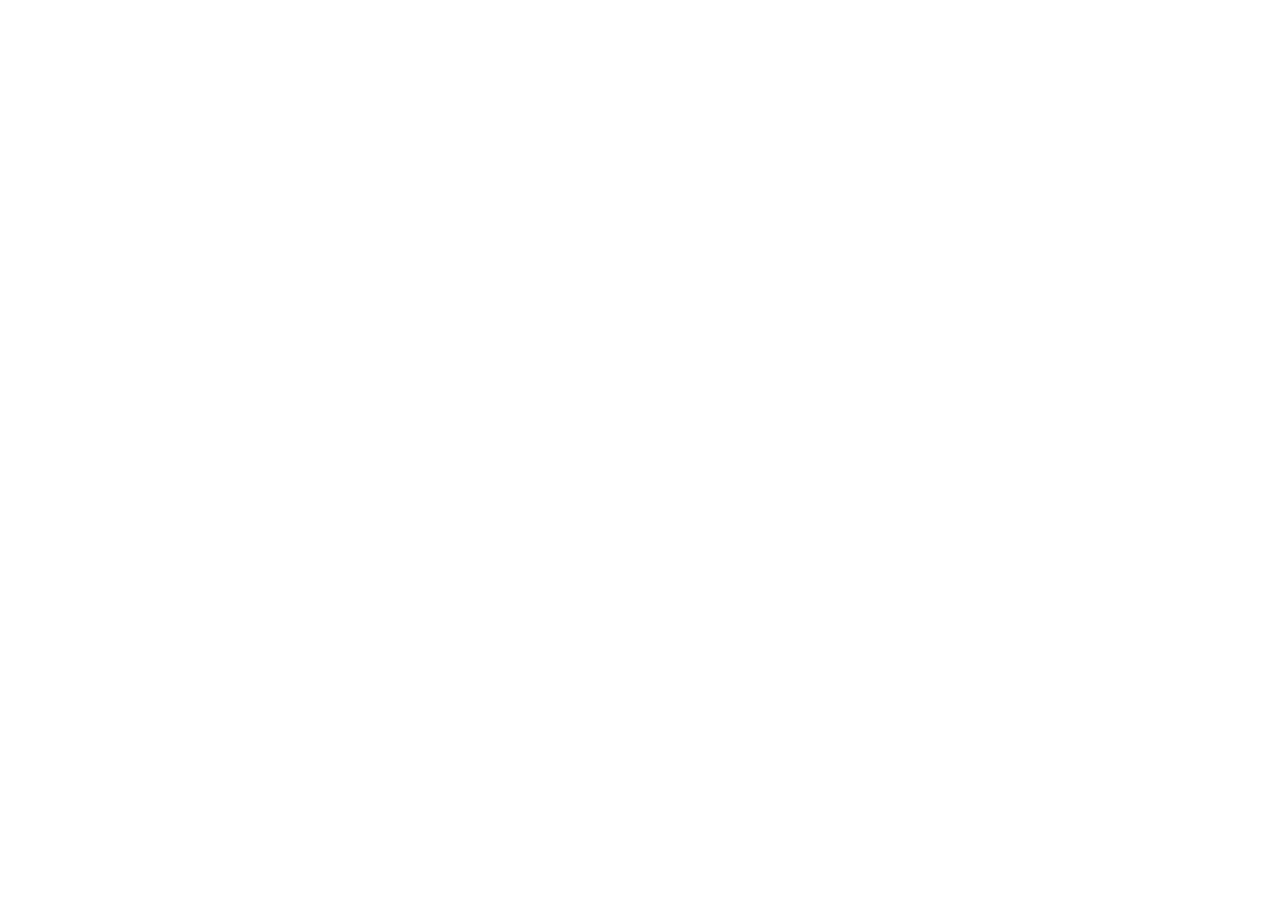
==== lab3/index.html @ cedc42fa "Create 2048 game page shell" ====
<!doctype html>
<html lang="ru">
<head>
  <meta charset="UTF-8">
  <meta name="viewport" content="width=device-width, initial-scale=1">
  <meta name="theme-color" content="#faf8ef">
  <title>2048 — Лабораторная работа №3</title>
  <link rel="stylesheet" href="style.css">
</head>
<body>
  <script src="game.js"></script>
</body>
</html>
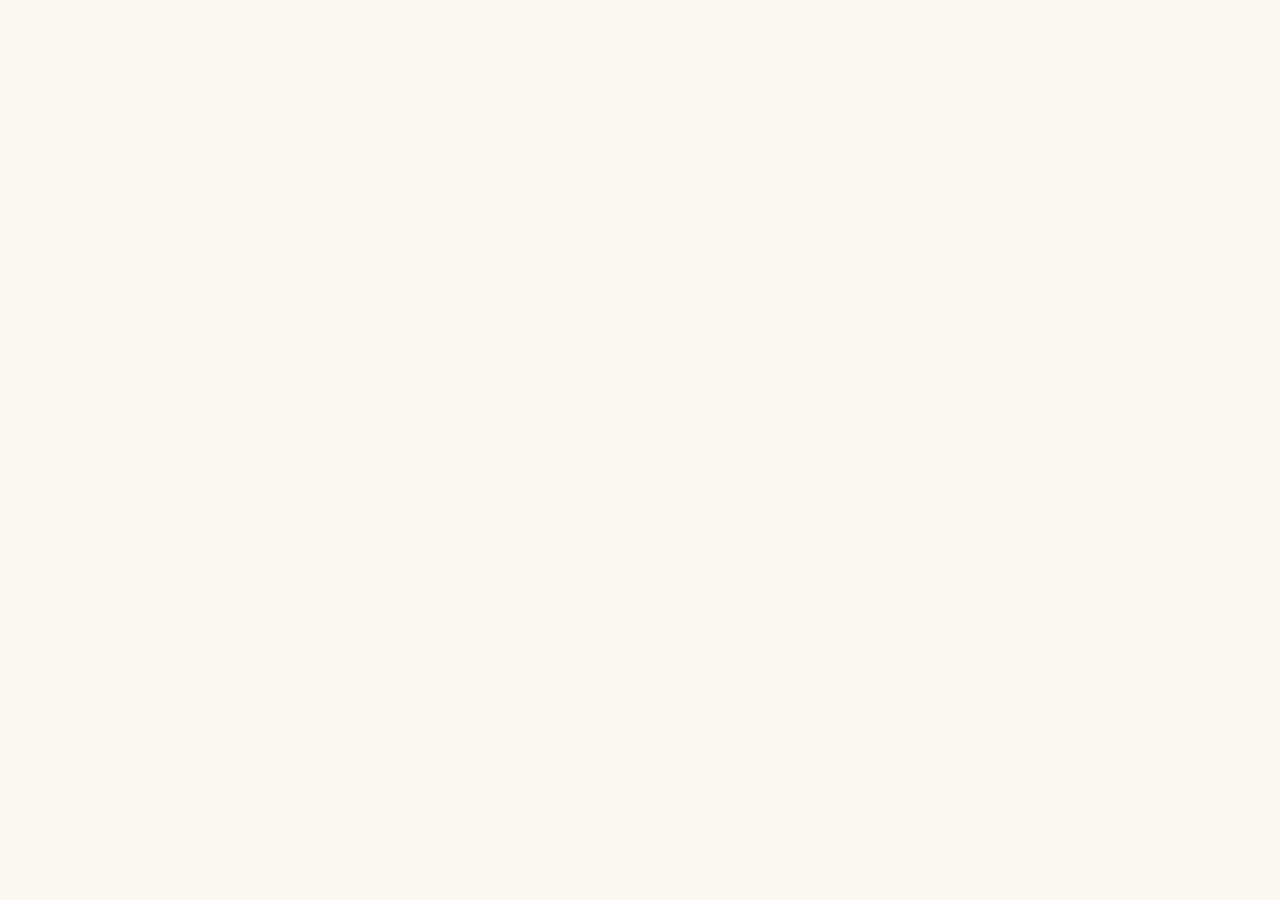
==== commit 313bc090: "Refresh static asset URLs for Pages deployment" ====
--- a/lab3/index.html
+++ b/lab3/index.html
@@ -5,9 +5,9 @@
   <meta name="viewport" content="width=device-width, initial-scale=1">
   <meta name="theme-color" content="#faf8ef">
   <title>2048 — Лабораторная работа №3</title>
-  <link rel="stylesheet" href="style.css">
+  <link rel="stylesheet" href="./style.css?v=2">
 </head>
 <body>
-  <script src="game.js"></script>
+  <script src="./game.js?v=2" defer></script>
 </body>
 </html>
--- a/lab3/style.css
+++ b/lab3/style.css
@@ -0,0 +1,57 @@
+@import url('https://fonts.googleapis.com/css2?family=Nunito:wght@500;600;700;800;900&display=swap');
+:root{font-family:Nunito,system-ui,sans-serif;color:#514b43;background:#faf8ef;font-synthesis:none}
+*{box-sizing:border-box}
+body{margin:0;min-height:100vh}
+button,input{font:inherit}
+button{border:0;cursor:pointer;transition:transform .12s,background .15s}
+button:active{transform:scale(.97)}
+button:focus-visible,input:focus-visible{outline:3px solid #edbd65;outline-offset:3px}
+.app{width:min(100% - 32px,540px);margin:28px auto 48px}
+.topline{display:flex;justify-content:space-between;align-items:center;gap:12px}
+h1{font-size:clamp(48px,12vw,76px);line-height:1;margin:0;font-weight:900;letter-spacing:-5px;color:#776e65}
+.top-actions{display:flex;gap:8px}
+.btn{border-radius:8px;padding:10px 14px;background:#8f7a66;color:#fff;font-weight:800}
+.btn:hover{background:#776451}
+.btn.light{background:#eee4da;color:#776e65}
+.btn.light:hover{background:#e5d8ca}
+.intro{display:flex;justify-content:space-between;align-items:center;gap:12px;margin:18px 0}
+.intro p{margin:0;color:#776e65;font-weight:700}
+.scores{display:flex;gap:8px}
+.score-box{min-width:82px;text-align:center;background:#bbada0;color:#fff;border-radius:7px;padding:7px 12px;font-weight:800}
+.score-box span{display:block;font-size:11px;text-transform:uppercase;letter-spacing:1px;color:#eee4da}
+.score-box strong{font-size:23px;line-height:1.2}
+.board-wrap{position:relative;background:#bbada0;border-radius:9px;padding:10px;touch-action:pan-y;user-select:none}
+.board{display:grid;grid-template-columns:repeat(4,1fr);gap:10px;position:relative;aspect-ratio:1}
+.cell{background:rgba(238,228,218,.35);border-radius:6px}
+.tiles{position:absolute;inset:0;display:grid;grid-template-columns:repeat(4,1fr);grid-template-rows:repeat(4,1fr);gap:10px;pointer-events:none}
+.tile{display:flex;align-items:center;justify-content:center;border-radius:6px;font-size:clamp(24px,7vw,38px);font-weight:900;color:#776e65;animation:appear .16s ease-out;transition:transform .13s ease-in-out,background .12s}
+@keyframes appear{from{opacity:.5;transform:scale(.82)}to{opacity:1;transform:scale(1)}}
+.tile.v2{background:#eee4da}.tile.v4{background:#ede0c8}.tile.v8{background:#f2b179;color:#fff}.tile.v16{background:#f59563;color:#fff}.tile.v32{background:#f67c5f;color:#fff}.tile.v64{background:#f65e3b;color:#fff}
+.tile.v128,.tile.v256,.tile.v512{background:#edcf72;color:#fff;font-size:clamp(20px,6vw,32px)}
+.tile.v1024,.tile.v2048,.tile.vhigh{background:#edc53f;color:#fff;font-size:clamp(17px,5vw,27px)}
+.mobile-controls{display:none;grid-template-columns:repeat(3,54px);grid-template-rows:repeat(2,48px);gap:7px;justify-content:center;margin:16px auto 0}
+.mobile-controls button{background:#8f7a66;color:white;border-radius:8px;font-size:22px;font-weight:900}
+.mobile-controls .up{grid-column:2}.mobile-controls .left{grid-column:1;grid-row:2}.mobile-controls .down{grid-column:2;grid-row:2}.mobile-controls .right{grid-column:3;grid-row:2}
+.help{font-size:14px;color:#8f857b;line-height:1.55;margin:18px 2px}
+.help strong{color:#776e65}
+.overlay{position:fixed;inset:0;background:rgba(50,43,35,.56);display:flex;align-items:center;justify-content:center;padding:18px;z-index:5}
+.dialog{width:min(100%,440px);max-height:min(85vh,680px);overflow:auto;background:#faf8ef;border-radius:14px;padding:24px;box-shadow:0 18px 60px #0003}
+.dialog h2{margin:0 0 10px;font-size:30px;color:#776e65}
+.dialog p{color:#776e65}
+.dialog input{width:100%;border:2px solid #d6c8b8;border-radius:8px;padding:12px;margin:8px 0 12px;background:white}
+.dialog-actions{display:flex;flex-wrap:wrap;gap:8px;margin-top:14px}
+.leader-list{width:100%;border-collapse:collapse;margin-top:12px;font-size:14px}
+.leader-list th,.leader-list td{text-align:left;padding:10px 6px;border-bottom:1px solid #e4dbd0}
+.leader-list th{color:#9a8d80;font-size:11px;text-transform:uppercase}
+.leader-list td:first-child{font-weight:900;width:36px}
+.empty-leaders{text-align:center;padding:22px 8px}
+.hidden{display:none!important}
+@media(max-width:600px){.app{margin:20px auto 32px}.topline{align-items:flex-start;flex-direction:column}.top-actions{width:100%}.top-actions .btn{flex:1}.intro{align-items:flex-start;flex-direction:column}.mobile-controls{display:grid}.help{margin-top:14px}}
+@media(prefers-reduced-motion:reduce){*,*::before,*::after{animation-duration:.01ms!important;transition-duration:.01ms!important}}
+
+.board-wrap{view-transition-name:game-board}
+::view-transition-old(game-board),::view-transition-new(game-board){animation-duration:180ms}
+::view-transition-old(game-board){animation-name:board-fade-out}
+::view-transition-new(game-board){animation-name:board-fade-in}
+@keyframes board-fade-out{to{opacity:.65;transform:scale(.985)}}
+@keyframes board-fade-in{from{opacity:.65;transform:scale(1.015)}to{opacity:1;transform:scale(1)}}
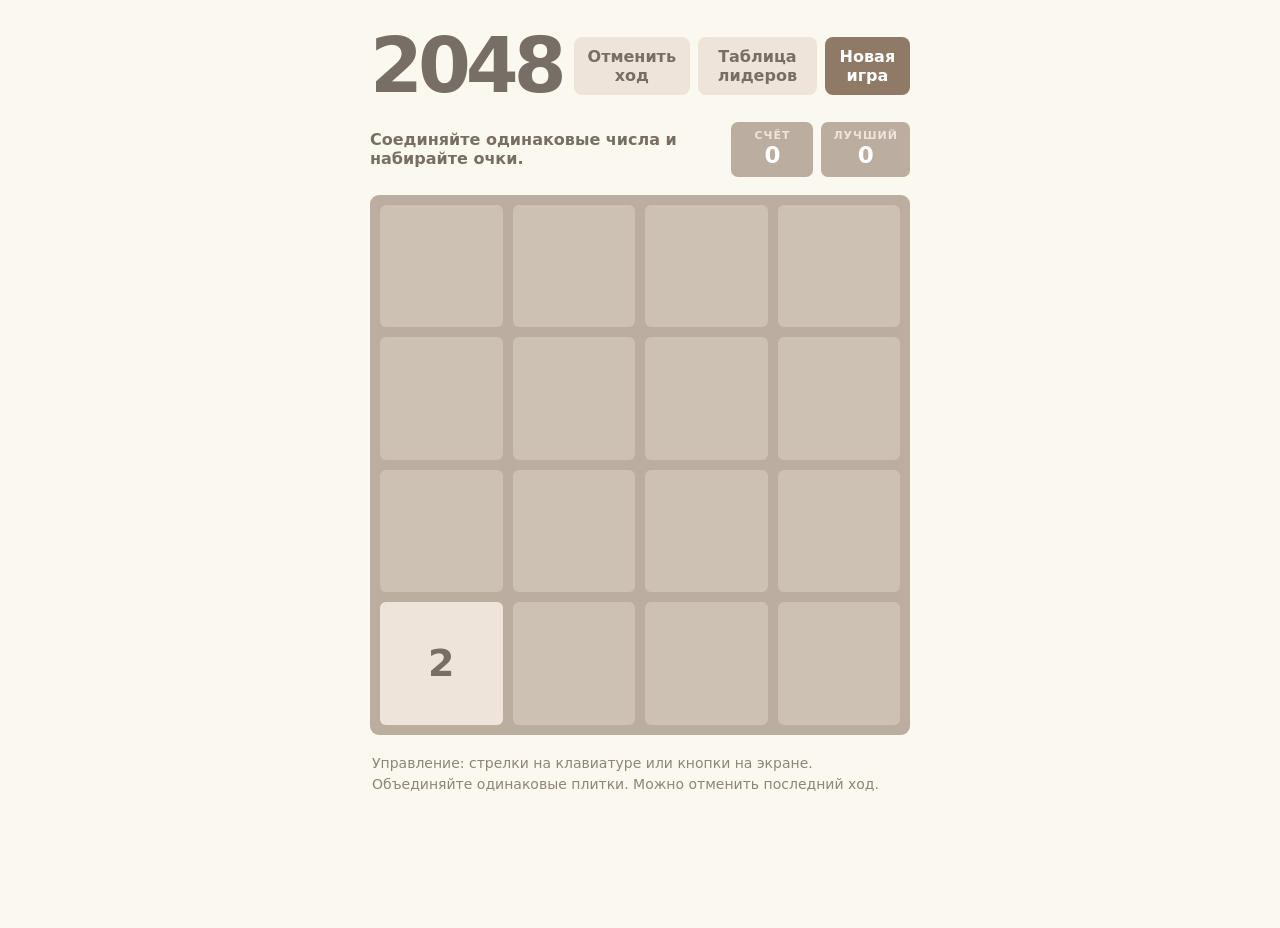
==== commit 5b870462: "Refresh game script cache after runtime fix" ====
--- a/lab3/index.html
+++ b/lab3/index.html
@@ -5,9 +5,9 @@
   <meta name="viewport" content="width=device-width, initial-scale=1">
   <meta name="theme-color" content="#faf8ef">
   <title>2048 — Лабораторная работа №3</title>
-  <link rel="stylesheet" href="./style.css?v=2">
+  <link rel="stylesheet" href="./style.css?v=3">
 </head>
 <body>
-  <script src="./game.js?v=2" defer></script>
+  <script src="./game.js?v=3" defer></script>
 </body>
 </html>
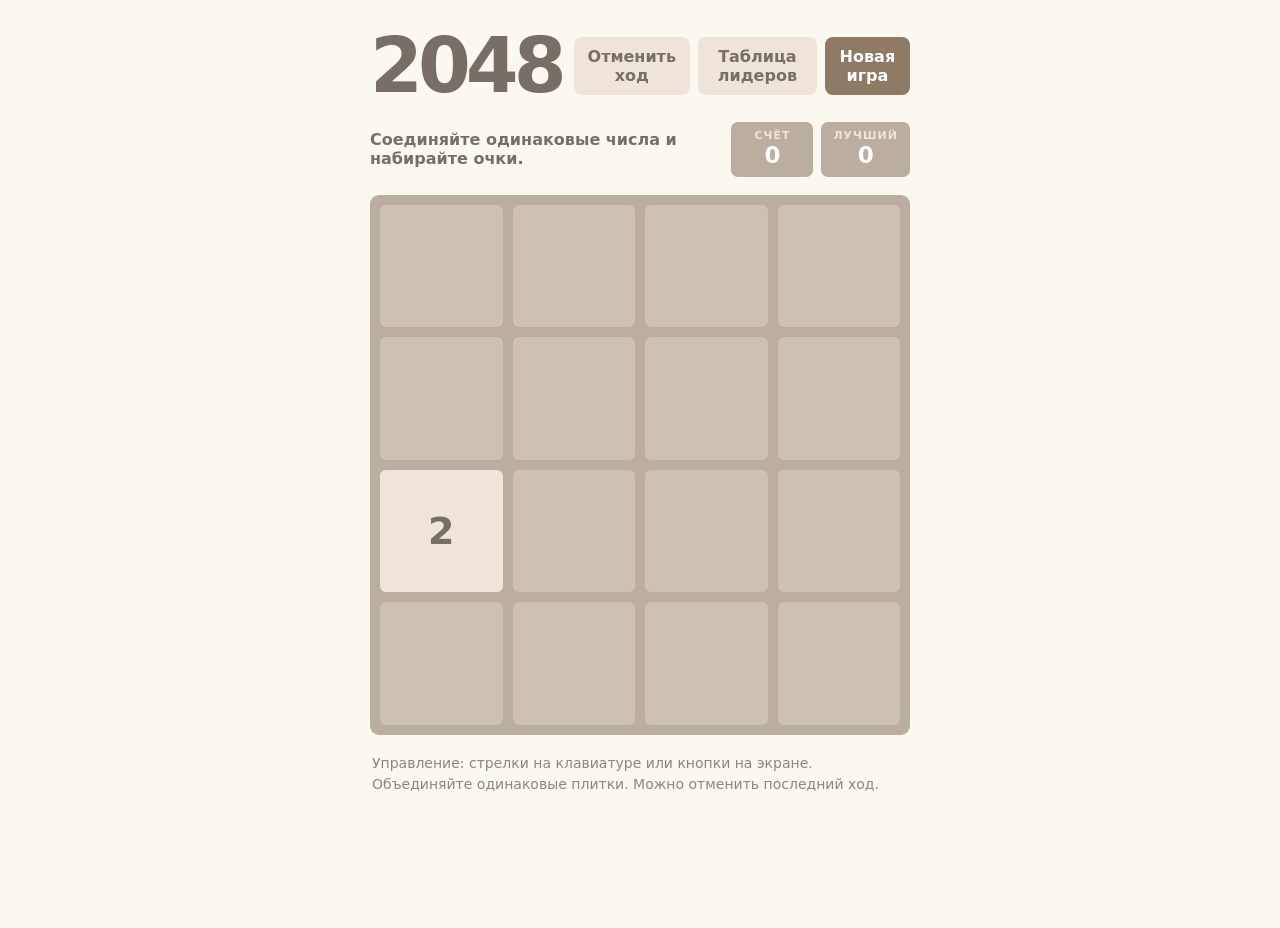
==== commit 13e10b0a: "Refresh game assets after game-over dialog fix" ====
--- a/lab3/index.html
+++ b/lab3/index.html
@@ -5,9 +5,9 @@
   <meta name="viewport" content="width=device-width, initial-scale=1">
   <meta name="theme-color" content="#faf8ef">
   <title>2048 — Лабораторная работа №3</title>
-  <link rel="stylesheet" href="./style.css?v=3">
+  <link rel="stylesheet" href="./style.css?v=4">
 </head>
 <body>
-  <script src="./game.js?v=3" defer></script>
+  <script src="./game.js?v=4" defer></script>
 </body>
 </html>
